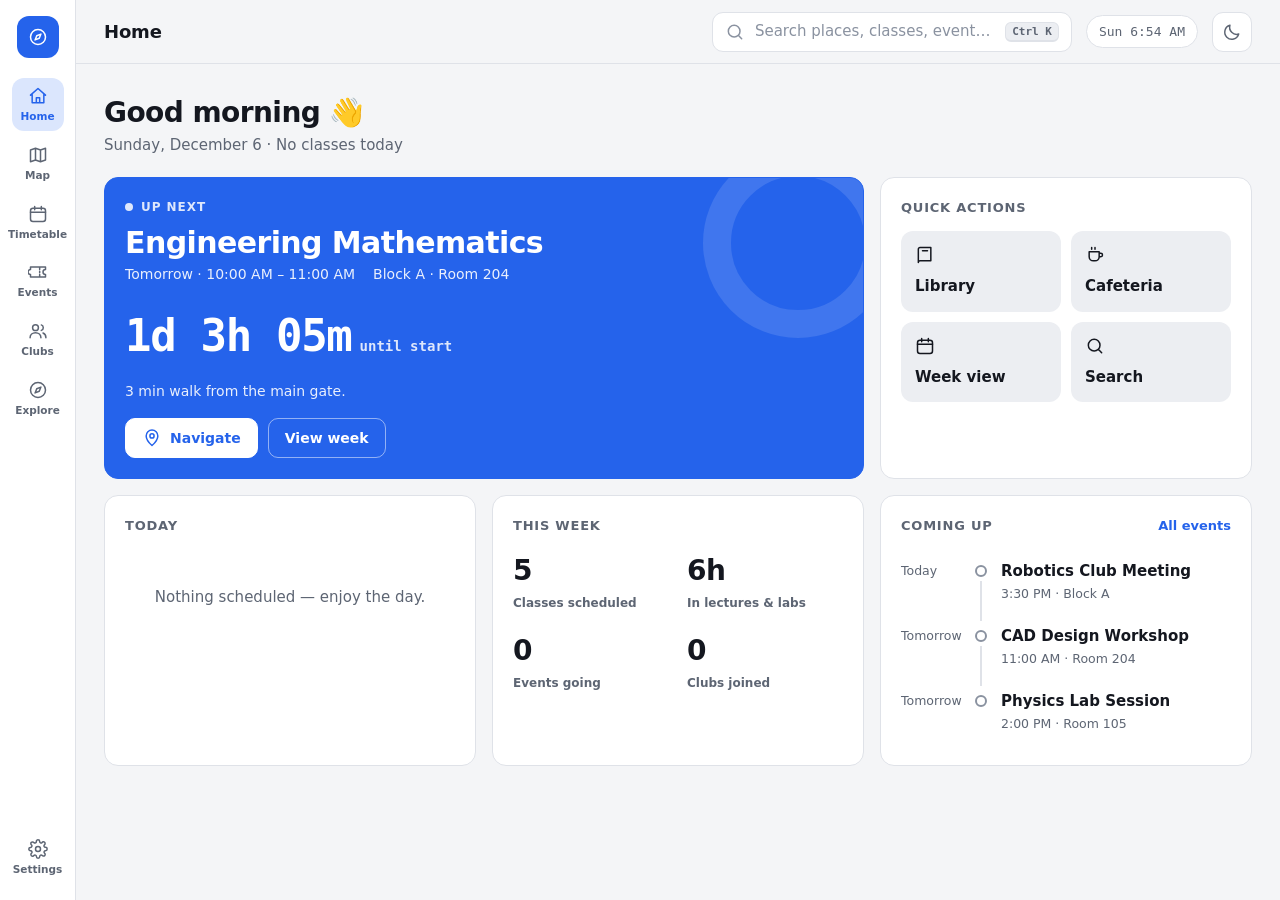
==== v2/index.html @ 99f2cfee "Fix routing hang, location lookup crash and timetable bugs; add flat v2 UI Bug fixes: - getLocation/" ====
<!doctype html>
<html lang="en" data-theme="light" data-accent="blue">
<head>
  <meta charset="utf-8">
  <meta name="viewport" content="width=device-width, initial-scale=1, viewport-fit=cover">
  <title>CampusNav</title>
  <meta name="description" content="Campus navigation, timetable, events and clubs.">
  <script>
    /* apply saved theme before paint to avoid a flash */
    try {
      var p = JSON.parse(localStorage.getItem("campusnav-v2-prefs") || "{}");
      var mode = p.theme || "system";
      var dark = mode === "dark" || (mode === "system" && matchMedia("(prefers-color-scheme: dark)").matches);
      document.documentElement.dataset.theme = dark ? "dark" : "light";
      if (p.accent) document.documentElement.dataset.accent = p.accent;
      if (p.motion === "off") document.documentElement.dataset.motion = "off";
    } catch (e) {}
  </script>
  <link rel="stylesheet" href="styles.css">
</head>
<body>
  <!-- icon sprite -->
  <svg width="0" height="0" style="position:absolute" aria-hidden="true">
    <defs>
      <symbol id="i-home" viewBox="0 0 24 24"><path d="M3 11 12 3l9 8M5 10v10h14V10M10 20v-6h4v6"/></symbol>
      <symbol id="i-map" viewBox="0 0 24 24"><path d="m9 4-6 2v14l6-2 6 2 6-2V4l-6 2zM9 4v14M15 6v14"/></symbol>
      <symbol id="i-cal" viewBox="0 0 24 24"><rect x="3" y="5" width="18" height="16" rx="3"/><path d="M3 10h18M8 3v4M16 3v4"/></symbol>
      <symbol id="i-ticket" viewBox="0 0 24 24"><path d="M3 9a3 3 0 0 0 0 6v3h18v-3a3 3 0 0 1 0-6V6H3zM14 7v2M14 11v2M14 15v2"/></symbol>
      <symbol id="i-users" viewBox="0 0 24 24"><circle cx="9" cy="8" r="3.5"/><path d="M2.5 20c0-3.6 2.9-6 6.5-6s6.5 2.4 6.5 6M16 4.7a3.5 3.5 0 0 1 0 6.6M18 14.4c2 .7 3.5 2.6 3.5 5.6"/></symbol>
      <symbol id="i-compass" viewBox="0 0 24 24"><circle cx="12" cy="12" r="9"/><path d="m15.5 8.5-2 5-5 2 2-5z"/></symbol>
      <symbol id="i-search" viewBox="0 0 24 24"><circle cx="11" cy="11" r="7"/><path d="m20 20-3.5-3.5"/></symbol>
      <symbol id="i-sun" viewBox="0 0 24 24"><circle cx="12" cy="12" r="4"/><path d="M12 2v2M12 20v2M2 12h2M20 12h2M4.9 4.9l1.4 1.4M17.7 17.7l1.4 1.4M4.9 19.1l1.4-1.4M17.7 6.3l1.4-1.4"/></symbol>
      <symbol id="i-moon" viewBox="0 0 24 24"><path d="M20 14.5A8.5 8.5 0 0 1 9.5 4 8.5 8.5 0 1 0 20 14.5z"/></symbol>
      <symbol id="i-gear" viewBox="0 0 24 24"><circle cx="12" cy="12" r="3"/><path d="M19.4 15a1.7 1.7 0 0 0 .3 1.8l.1.1a2 2 0 1 1-2.8 2.8l-.1-.1a1.7 1.7 0 0 0-1.8-.3 1.7 1.7 0 0 0-1 1.5V21a2 2 0 1 1-4 0v-.1a1.7 1.7 0 0 0-1.1-1.5 1.7 1.7 0 0 0-1.8.3l-.1.1a2 2 0 1 1-2.8-2.8l.1-.1a1.7 1.7 0 0 0 .3-1.8 1.7 1.7 0 0 0-1.5-1H3a2 2 0 1 1 0-4h.1a1.7 1.7 0 0 0 1.5-1.1 1.7 1.7 0 0 0-.3-1.8l-.1-.1a2 2 0 1 1 2.8-2.8l.1.1a1.7 1.7 0 0 0 1.8.3H9a1.7 1.7 0 0 0 1-1.5V3a2 2 0 1 1 4 0v.1a1.7 1.7 0 0 0 1 1.5 1.7 1.7 0 0 0 1.8-.3l.1-.1a2 2 0 1 1 2.8 2.8l-.1.1a1.7 1.7 0 0 0-.3 1.8V9a1.7 1.7 0 0 0 1.5 1H21a2 2 0 1 1 0 4h-.1a1.7 1.7 0 0 0-1.5 1z"/></symbol>
      <symbol id="i-plus" viewBox="0 0 24 24"><path d="M12 5v14M5 12h14"/></symbol>
      <symbol id="i-minus" viewBox="0 0 24 24"><path d="M5 12h14"/></symbol>
      <symbol id="i-fit" viewBox="0 0 24 24"><path d="M4 9V4h5M20 9V4h-5M4 15v5h5M20 15v5h-5"/></symbol>
      <symbol id="i-swap" viewBox="0 0 24 24"><path d="M7 4v16M7 20l-3-3M7 20l3-3M17 20V4M17 4l-3 3M17 4l3 3"/></symbol>
      <symbol id="i-play" viewBox="0 0 24 24"><path d="M7 4.5v15l12-7.5z"/></symbol>
      <symbol id="i-arrow" viewBox="0 0 24 24"><path d="M5 12h14M13 6l6 6-6 6"/></symbol>
      <symbol id="i-up" viewBox="0 0 24 24"><path d="M12 19V5M6 11l6-6 6 6"/></symbol>
      <symbol id="i-left" viewBox="0 0 24 24"><path d="M19 12H5M11 6l-6 6 6 6"/></symbol>
      <symbol id="i-right" viewBox="0 0 24 24"><path d="M5 12h14M13 6l6 6-6 6"/></symbol>
      <symbol id="i-stairs" viewBox="0 0 24 24"><path d="M3 20h5v-5h5v-5h5V5h3"/></symbol>
      <symbol id="i-flag" viewBox="0 0 24 24"><path d="M5 21V4M5 4h12l-2 4 2 4H5"/></symbol>
      <symbol id="i-pin" viewBox="0 0 24 24"><path d="M12 21s7-6.2 7-11.5A7 7 0 0 0 5 9.5C5 14.8 12 21 12 21z"/><circle cx="12" cy="9.5" r="2.5"/></symbol>
      <symbol id="i-clock" viewBox="0 0 24 24"><circle cx="12" cy="12" r="9"/><path d="M12 7v5l3 2"/></symbol>
      <symbol id="i-check" viewBox="0 0 24 24"><path d="m5 12.5 4.5 4.5L19 7.5"/></symbol>
      <symbol id="i-download" viewBox="0 0 24 24"><path d="M12 4v11M7 11l5 5 5-5M5 20h14"/></symbol>
      <symbol id="i-book" viewBox="0 0 24 24"><path d="M4 5a2 2 0 0 1 2-2h13v16H6a2 2 0 0 0-2 2zM4 19V5M9 7h6"/></symbol>
      <symbol id="i-cup" viewBox="0 0 24 24"><path d="M5 8h12v6a5 5 0 0 1-5 5h-2a5 5 0 0 1-5-5zM17 10h2a2 2 0 0 1 0 4h-2M8 3v2M12 3v2"/></symbol>
      <symbol id="i-flask" viewBox="0 0 24 24"><path d="M9 3h6M10 3v6l-5 9a2 2 0 0 0 1.8 3h10.4a2 2 0 0 0 1.8-3l-5-9V3"/></symbol>
      <symbol id="i-building" viewBox="0 0 24 24"><path d="M4 21V5l8-2 8 2v16M2 21h20M9 9h2M13 9h2M9 13h2M13 13h2M10 21v-4h4v4"/></symbol>
    </defs>
  </svg>

  <div class="app">
    <aside class="rail" aria-label="Primary">
      <a class="brand" href="#/home" aria-label="CampusNav home"><svg class="i"><use href="#i-compass"/></svg></a>
      <div id="railNav" style="display:contents"></div>
      <div class="spacer"></div>
      <button class="nav-btn" id="openSettings" aria-label="Settings"><svg class="i"><use href="#i-gear"/></svg>Settings</button>
    </aside>

    <div class="main">
      <header class="topbar">
        <h1 id="viewTitle">Home</h1>
        <button class="search-trigger" id="openPalette" aria-label="Search campus (Ctrl K)">
          <svg class="i"><use href="#i-search"/></svg><span>Search places, classes, events…</span><kbd>Ctrl K</kbd>
        </button>
        <div class="clock-chip mono" id="clockChip" aria-live="off"></div>
        <button class="icon-btn" id="themeBtn" aria-label="Toggle theme"><svg class="i"><use href="#i-moon"/></svg></button>
      </header>
      <main id="view" tabindex="-1"></main>
    </div>
  </div>

  <nav class="tabbar" id="tabbar" aria-label="Primary mobile"></nav>

  <dialog id="palette" aria-label="Search">
    <div class="pal-input"><svg class="i"><use href="#i-search"/></svg><input id="palInput" type="text" placeholder="Search or run a command…" autocomplete="off" spellcheck="false" role="combobox" aria-controls="palList" aria-expanded="true"></div>
    <ul class="pal-list" id="palList" role="listbox"></ul>
    <div class="pal-foot"><span><kbd>↑</kbd> <kbd>↓</kbd> move</span><span><kbd>Enter</kbd> open</span><span><kbd>Esc</kbd> close</span></div>
  </dialog>

  <dialog id="settings" aria-label="Settings"><div class="settings" id="settingsBody"></div></dialog>
  <div id="toasts" role="status" aria-live="polite"></div>

  <script src="../campusData.js"></script>
  <script src="../timetableData.js"></script>
  <script src="app.js"></script>
</body>
</html>
---- v2/styles.css ----
/* CampusNav v2 — flat design system. No gradients anywhere. */

:root {
  --bg: #f4f5f7;
  --surface: #ffffff;
  --surface-2: #eceef2;
  --border: #dfe2e8;
  --text: #14171f;
  --muted: #5d6573;
  --faint: #8a92a0;
  --road: #cfd4dc;
  --road-line: #ffffff;
  --building: #e4e7ed;
  --building-edge: #c6cbd5;
  --good: #14804a;
  --good-bg: #dff3e8;
  --warn: #a15c00;
  --warn-bg: #fbecd0;
  --bad: #b42318;
  --bad-bg: #fbe0dd;
  --accent: #2563eb;
  --accent-ink: #ffffff;
  --accent-soft: #dbe6fd;
  --radius: 14px;
  --radius-sm: 9px;
  --rail: 76px;
  --ease: cubic-bezier(.2, .8, .2, 1);
  color-scheme: light;
}

:root[data-theme="dark"] {
  --bg: #0d0f14;
  --surface: #161922;
  --surface-2: #1f232e;
  --border: #2a2f3c;
  --text: #eceef3;
  --muted: #a0a8b8;
  --faint: #6f7788;
  --road: #2b303c;
  --road-line: #3a4050;
  --building: #1d212b;
  --building-edge: #343a49;
  --good: #4cc38a;
  --good-bg: #123325;
  --warn: #e8b04a;
  --warn-bg: #3a2c0e;
  --bad: #f2877d;
  --bad-bg: #3d1a17;
  --accent-soft: #1c2c52;
  color-scheme: dark;
}

:root[data-accent="blue"]    { --accent: #2563eb; --accent-soft: #dbe6fd; }
:root[data-accent="violet"]  { --accent: #7c3aed; --accent-soft: #e8dcfd; }
:root[data-accent="emerald"] { --accent: #0f8f61; --accent-soft: #d3f0e4; }
:root[data-accent="orange"]  { --accent: #d9560b; --accent-soft: #fbe1d1; }
:root[data-accent="rose"]    { --accent: #d6336c; --accent-soft: #fad9e5; }
:root[data-theme="dark"][data-accent="blue"]    { --accent: #6f9bff; --accent-ink: #0b1220; --accent-soft: #1c2c52; }
:root[data-theme="dark"][data-accent="violet"]  { --accent: #a98bff; --accent-ink: #12091f; --accent-soft: #2c2050; }
:root[data-theme="dark"][data-accent="emerald"] { --accent: #4cc38a; --accent-ink: #06150e; --accent-soft: #123325; }
:root[data-theme="dark"][data-accent="orange"]  { --accent: #ff8a4c; --accent-ink: #1c0c02; --accent-soft: #3a2010; }
:root[data-theme="dark"][data-accent="rose"]    { --accent: #ff7aa6; --accent-ink: #1e0710; --accent-soft: #3d1626; }

* { box-sizing: border-box; margin: 0; padding: 0; }
html, body { height: 100%; }
body {
  font: 15px/1.5 Inter, ui-sans-serif, system-ui, -apple-system, "Segoe UI", Roboto, sans-serif;
  background: var(--bg);
  color: var(--text);
  -webkit-font-smoothing: antialiased;
}
button, input, select { font: inherit; color: inherit; }
button { cursor: pointer; background: none; border: 0; }
a { color: inherit; text-decoration: none; }
svg.i { width: 20px; height: 20px; fill: none; stroke: currentColor; stroke-width: 1.8; stroke-linecap: round; stroke-linejoin: round; flex: none; }
.mono { font-family: ui-monospace, "SF Mono", Menlo, Consolas, monospace; font-variant-numeric: tabular-nums; }
:focus-visible { outline: 2px solid var(--accent); outline-offset: 2px; border-radius: 6px; }
.sr { position: absolute; width: 1px; height: 1px; overflow: hidden; clip: rect(0 0 0 0); }

/* ---------- Layout ---------- */
.app { display: grid; grid-template-columns: var(--rail) 1fr; min-height: 100vh; }
.rail {
  position: sticky; top: 0; height: 100vh;
  display: flex; flex-direction: column; align-items: center; gap: 6px;
  padding: 16px 0; background: var(--surface); border-right: 1px solid var(--border);
}
.brand { width: 42px; height: 42px; border-radius: 12px; background: var(--accent); color: var(--accent-ink); display: grid; place-items: center; margin-bottom: 14px; }
.nav-btn {
  width: 52px; padding: 8px 0 6px; border-radius: 12px; color: var(--muted);
  display: flex; flex-direction: column; align-items: center; gap: 3px; font-size: 10.5px; font-weight: 600;
  transition: background .15s, color .15s;
}
.nav-btn:hover { background: var(--surface-2); color: var(--text); }
.nav-btn[aria-current="page"] { background: var(--accent-soft); color: var(--accent); }
.rail .spacer { flex: 1; }

.main { min-width: 0; display: flex; flex-direction: column; }
.topbar {
  position: sticky; top: 0; z-index: 20; height: 64px; padding: 0 28px;
  display: flex; align-items: center; gap: 14px;
  background: var(--bg); border-bottom: 1px solid var(--border);
}
.topbar h1 { font-size: 18px; font-weight: 700; letter-spacing: -.01em; flex: 1; white-space: nowrap; }
.search-trigger {
  display: flex; align-items: center; gap: 10px; width: min(360px, 40vw); height: 40px; padding: 0 12px;
  background: var(--surface); border: 1px solid var(--border); border-radius: 11px; color: var(--faint);
}
.search-trigger:hover { border-color: var(--faint); }
.search-trigger span { flex: 1; text-align: left; white-space: nowrap; overflow: hidden; text-overflow: ellipsis; }
kbd { font: 600 11px ui-monospace, Menlo, monospace; padding: 2px 6px; border: 1px solid var(--border); border-bottom-width: 2px; border-radius: 6px; background: var(--surface-2); color: var(--muted); }
.icon-btn { width: 40px; height: 40px; border-radius: 11px; display: grid; place-items: center; color: var(--muted); border: 1px solid var(--border); background: var(--surface); }
.icon-btn:hover { color: var(--text); border-color: var(--faint); }
.clock-chip { padding: 6px 12px; border-radius: 999px; background: var(--surface); border: 1px solid var(--border); font-size: 13px; color: var(--muted); white-space: nowrap; }

#view { padding: 28px; max-width: 1280px; width: 100%; margin: 0 auto; animation: in .35s var(--ease); }
@keyframes in { from { opacity: 0; transform: translateY(8px); } to { opacity: 1; transform: none; } }

.tabbar { display: none; }

/* ---------- Primitives ---------- */
.card { background: var(--surface); border: 1px solid var(--border); border-radius: var(--radius); padding: 20px; }
.card h2 { font-size: 13px; font-weight: 700; text-transform: uppercase; letter-spacing: .06em; color: var(--muted); margin-bottom: 14px; display: flex; align-items: center; gap: 8px; }
.card h2 .more { margin-left: auto; text-transform: none; letter-spacing: 0; font-weight: 600; color: var(--accent); }
.grid { display: grid; gap: 16px; }
.g-home { grid-template-columns: repeat(12, 1fr); }
.col-8 { grid-column: span 8; } .col-4 { grid-column: span 4; } .col-6 { grid-column: span 6; } .col-12 { grid-column: span 12; } .col-3 { grid-column: span 3; }
.btn {
  display: inline-flex; align-items: center; justify-content: center; gap: 8px; height: 40px; padding: 0 16px;
  border-radius: 10px; font-weight: 600; font-size: 14px; border: 1px solid var(--border); background: var(--surface); transition: transform .1s, background .15s, border-color .15s;
}
.btn:hover { border-color: var(--faint); }
.btn:active { transform: scale(.97); }
.btn.primary { background: var(--accent); color: var(--accent-ink); border-color: var(--accent); }
.btn.primary:hover { filter: brightness(1.08); }
.btn.sm { height: 32px; padding: 0 12px; font-size: 13px; border-radius: 8px; }
.btn.ghost { background: transparent; }
.chip { display: inline-flex; align-items: center; gap: 6px; padding: 3px 10px; border-radius: 999px; font-size: 12px; font-weight: 600; background: var(--surface-2); color: var(--muted); }
.chip.good { background: var(--good-bg); color: var(--good); }
.chip.warn { background: var(--warn-bg); color: var(--warn); }
.chip.accent { background: var(--accent-soft); color: var(--accent); }
.muted { color: var(--muted); }
.row { display: flex; align-items: center; gap: 10px; }
.wrap { flex-wrap: wrap; }
.seg-control { display: inline-flex; padding: 3px; background: var(--surface-2); border-radius: 11px; gap: 2px; }
.seg-control button { padding: 6px 14px; border-radius: 8px; font-weight: 600; font-size: 13px; color: var(--muted); }
.seg-control button[aria-pressed="true"], .seg-control button[aria-checked="true"] { background: var(--surface); color: var(--text); box-shadow: 0 0 0 1px var(--border); }
.field { display: flex; flex-direction: column; gap: 5px; }
.field label { font-size: 12px; font-weight: 600; color: var(--muted); }
.field select, .field input[type=search], .field input[type=text] { height: 42px; padding: 0 12px; border-radius: 10px; border: 1px solid var(--border); background: var(--surface); width: 100%; }
.switch { display: flex; align-items: center; gap: 10px; cursor: pointer; font-weight: 500; }
.switch input { appearance: none; width: 38px; height: 22px; border-radius: 999px; background: var(--border); position: relative; transition: background .2s; cursor: pointer; flex: none; }
.switch input::after { content: ""; position: absolute; top: 3px; left: 3px; width: 16px; height: 16px; border-radius: 50%; background: #fff; transition: transform .2s var(--ease); }
.switch input:checked { background: var(--accent); }
.switch input:checked::after { transform: translateX(16px); }

/* ---------- Home ---------- */
.hello { margin-bottom: 20px; }
.hello h2 { font-size: 28px; letter-spacing: -.02em; }
.now-card { background: var(--accent); color: var(--accent-ink); border-color: var(--accent); position: relative; overflow: hidden; }
.now-card .label { font-size: 12px; font-weight: 700; letter-spacing: .08em; text-transform: uppercase; opacity: .85; display: flex; gap: 8px; align-items: center; }
.pulse { width: 8px; height: 8px; border-radius: 50%; background: currentColor; animation: pulse 1.6s infinite; }
@keyframes pulse { 0% { box-shadow: 0 0 0 0 color-mix(in srgb, currentColor 60%, transparent); } 70%, 100% { box-shadow: 0 0 0 9px transparent; } }
.now-card h3 { font-size: 30px; line-height: 1.15; letter-spacing: -.02em; margin: 10px 0 4px; }
.now-meta { opacity: .9; display: flex; flex-wrap: wrap; gap: 6px 18px; font-size: 14px; }
.count { font-size: 44px; font-weight: 700; letter-spacing: -.03em; margin-top: 18px; }
.count small { font-size: 14px; font-weight: 600; opacity: .85; letter-spacing: 0; margin-left: 8px; }
.now-card .bar { height: 6px; background: color-mix(in srgb, var(--accent-ink) 25%, transparent); border-radius: 6px; margin-top: 14px; overflow: hidden; }
.now-card .bar i { display: block; height: 100%; background: var(--accent-ink); border-radius: 6px; transition: width 1s linear; }
.now-card .btn { background: var(--accent-ink); color: var(--accent); border-color: var(--accent-ink); }
.now-card .btn.outline { background: transparent; color: var(--accent-ink); border-color: color-mix(in srgb, var(--accent-ink) 50%, transparent); }
.now-card .deco { position: absolute; right: -30px; top: -30px; width: 190px; height: 190px; border-radius: 50%; border: 28px solid color-mix(in srgb, var(--accent-ink) 12%, transparent); pointer-events: none; }
.stat { display: flex; flex-direction: column; gap: 2px; }
.stat b { font-size: 28px; letter-spacing: -.02em; }
.stat span { font-size: 12px; color: var(--muted); font-weight: 600; }
.timeline { display: flex; flex-direction: column; }
.tl-item { display: grid; grid-template-columns: 62px 14px 1fr auto; gap: 12px; align-items: start; padding: 10px 0; }
.tl-item .t { font-size: 12.5px; color: var(--muted); padding-top: 2px; }
.tl-item .dot { width: 12px; height: 12px; border-radius: 50%; border: 2px solid var(--faint); margin-top: 5px; background: var(--surface); position: relative; }
.tl-item:not(:last-child) .dot::after { content: ""; position: absolute; left: 3px; top: 14px; width: 2px; height: 40px; background: var(--border); }
.tl-item.live .dot { border-color: var(--accent); background: var(--accent); }
.tl-item.done { opacity: .5; }
.tl-item b { display: block; font-weight: 600; }
.tl-item small { color: var(--muted); }
.quick { display: grid; grid-template-columns: repeat(2, 1fr); gap: 10px; }
.quick button { display: flex; flex-direction: column; gap: 10px; align-items: flex-start; padding: 14px; border-radius: 12px; background: var(--surface-2); font-weight: 600; text-align: left; transition: background .15s, transform .1s; }
.quick button:hover { background: var(--accent-soft); color: var(--accent); }
.quick button:active { transform: scale(.97); }
.empty { text-align: center; padding: 36px 12px; color: var(--muted); }

/* ---------- Map ---------- */
.map-layout { display: grid; grid-template-columns: 360px 1fr; gap: 16px; height: calc(100vh - 64px - 56px); min-height: 560px; }
.panel { display: flex; flex-direction: column; gap: 14px; overflow-y: auto; padding-right: 2px; }
.route-fields { display: grid; grid-template-columns: 1fr 40px; gap: 8px; align-items: end; }
.route-fields .stack { display: flex; flex-direction: column; gap: 10px; }
.summary { display: grid; grid-template-columns: repeat(3, 1fr); gap: 8px; text-align: center; }
.summary div { background: var(--surface-2); border-radius: 10px; padding: 10px 4px; }
.summary b { display: block; font-size: 20px; letter-spacing: -.02em; }
.summary span { font-size: 11px; color: var(--muted); font-weight: 600; }
.steps { list-style: none; display: flex; flex-direction: column; gap: 4px; counter-reset: s; }
.steps li button { width: 100%; display: grid; grid-template-columns: 32px 1fr auto; gap: 10px; align-items: center; text-align: left; padding: 10px; border-radius: 10px; }
.steps li button:hover, .steps li button[aria-current="step"] { background: var(--accent-soft); }
.step-ico { width: 32px; height: 32px; border-radius: 9px; background: var(--surface-2); display: grid; place-items: center; color: var(--muted); }
.steps li button[aria-current="step"] .step-ico { background: var(--accent); color: var(--accent-ink); }
.steps small { color: var(--muted); }
.map-wrap { position: relative; border: 1px solid var(--border); border-radius: var(--radius); background: var(--surface); overflow: hidden; touch-action: none; cursor: grab; }
.map-wrap:active { cursor: grabbing; }
.map-wrap svg.map { width: 100%; height: 100%; display: block; user-select: none; }
.map-ctl { position: absolute; display: flex; gap: 6px; }
.map-ctl.tl { top: 12px; left: 12px; }
.map-ctl.tr { top: 12px; right: 12px; flex-direction: column; }
.map-ctl.bl { bottom: 12px; left: 12px; }
.map-ctl .icon-btn { box-shadow: 0 1px 0 var(--border); }
.legend { background: var(--surface); border: 1px solid var(--border); border-radius: 10px; padding: 8px 12px; font-size: 12px; color: var(--muted); display: flex; gap: 14px; flex-wrap: wrap; }
.legend i { display: inline-block; width: 10px; height: 10px; border-radius: 3px; margin-right: 6px; vertical-align: -1px; }
.road { stroke: var(--road); stroke-width: 16; fill: none; stroke-linecap: round; stroke-linejoin: round; }
.road-mid { stroke: var(--road-line); stroke-width: 1.5; stroke-dasharray: 5 7; fill: none; opacity: .8; }
.bldg { fill: var(--building); stroke: var(--building-edge); stroke-width: 1.5; }
.bldg-label { font-family: Inter, system-ui, sans-serif; font-weight: 700; font-size: calc(11px / var(--k, 1)); fill: var(--muted); letter-spacing: .04em; text-transform: uppercase; }
.node-label { font-family: Inter, system-ui, sans-serif; font-weight: 600; font-size: calc(11px / var(--k, 1)); fill: var(--text); paint-order: stroke; stroke: var(--surface); stroke-width: calc(4px / var(--k, 1)); stroke-linejoin: round; }
.bldg-label { pointer-events: none; }
.pin .node-label { cursor: pointer; }
.pin { cursor: pointer; }
.pin circle { fill: var(--surface); stroke: var(--muted); stroke-width: 2; transition: r .15s, fill .15s; }
.pin:hover circle { fill: var(--accent-soft); stroke: var(--accent); r: 8; }
.pin.is-from circle { fill: var(--good); stroke: var(--good); }
.pin.is-to circle { fill: var(--accent); stroke: var(--accent); r: 9; }
.floor-layer { transition: opacity .35s var(--ease); }
.floor-layer.dim { opacity: .18; pointer-events: none; }
.seg { stroke: var(--accent); stroke-width: 6; stroke-linecap: round; fill: none; stroke-dasharray: 1; stroke-dashoffset: 1; animation: draw .5s var(--ease) forwards; }
.seg.stairs { stroke-dasharray: 0.2 0.1; animation: none; stroke-dashoffset: 0; }
.seg.off { opacity: .22; }
.seg.focus { stroke-width: 9; }
@keyframes draw { to { stroke-dashoffset: 0; } }
.walker { fill: var(--surface); stroke: var(--accent); stroke-width: 4; }
.floor-tag { position: absolute; left: 50%; bottom: 14px; transform: translateX(-50%); }

/* ---------- Timetable ---------- */
.week { display: grid; grid-template-columns: 52px repeat(6, 1fr); border: 1px solid var(--border); border-radius: var(--radius); background: var(--surface); overflow: hidden; }
.week .head { padding: 12px 8px; text-align: center; font-weight: 700; font-size: 13px; border-bottom: 1px solid var(--border); }
.week .head.today { color: var(--accent); }
.week .head small { display: block; font-weight: 500; color: var(--muted); }
.week .hours div { height: 60px; font-size: 11px; color: var(--faint); text-align: right; padding: 4px 8px 0 0; }
.week .col { position: relative; border-left: 1px solid var(--border); background-image: none; }
.week .col .hl { position: absolute; left: 0; right: 0; height: 1px; background: var(--border); }
.week .col.today { background: color-mix(in srgb, var(--accent-soft) 35%, transparent); }
.block { position: absolute; left: 4px; right: 4px; padding: 6px 8px; border-radius: 9px; background: var(--accent-soft); color: var(--accent); border-left: 4px solid var(--accent); text-align: left; overflow: hidden; font-size: 12px; line-height: 1.3; transition: transform .12s; }
.block:hover { transform: scale(1.02); z-index: 2; }
.block b { display: block; font-size: 12.5px; }
.block.live { background: var(--accent); color: var(--accent-ink); }
.nowline { opacity: .85; position: absolute; left: 0; right: 0; height: 2px; background: var(--bad); z-index: 3; }
.nowline::before { content: ""; position: absolute; left: -4px; top: -3px; width: 8px; height: 8px; border-radius: 50%; background: var(--bad); }

/* ---------- Lists / cards ---------- */
.toolbar { display: flex; gap: 10px; align-items: center; flex-wrap: wrap; margin-bottom: 18px; }
.toolbar .field { flex: 1; min-width: 220px; }
.cards { display: grid; grid-template-columns: repeat(auto-fill, minmax(290px, 1fr)); gap: 14px; }
.item { display: flex; flex-direction: column; gap: 10px; transition: border-color .15s, transform .15s var(--ease); }
.item:hover { border-color: var(--faint); transform: translateY(-2px); }
.item h3 { font-size: 17px; letter-spacing: -.01em; }
.item p { color: var(--muted); font-size: 14px; }
.item .meta { display: flex; flex-direction: column; gap: 4px; font-size: 13px; color: var(--muted); }
.item .meta span { display: flex; gap: 8px; align-items: center; }
.item .actions { margin-top: auto; display: flex; gap: 8px; flex-wrap: wrap; padding-top: 4px; }
.avatar { width: 44px; height: 44px; border-radius: 12px; background: var(--accent-soft); color: var(--accent); display: grid; place-items: center; font-weight: 800; font-size: 15px; }

/* ---------- Dialogs ---------- */
dialog { border: 1px solid var(--border); background: var(--surface); color: var(--text); border-radius: 18px; padding: 0; margin: 12vh auto auto; width: min(640px, calc(100vw - 24px)); box-shadow: 0 24px 60px rgba(0, 0, 0, .28); }
dialog::backdrop { background: rgba(8, 10, 16, .55); }
dialog[open] { animation: pop .18s var(--ease); }
@keyframes pop { from { opacity: 0; transform: translateY(-8px) scale(.98); } }
.pal-input { display: flex; align-items: center; gap: 12px; padding: 0 18px; height: 60px; border-bottom: 1px solid var(--border); color: var(--faint); }
.pal-input input { flex: 1; border: 0; background: none; outline: 0; font-size: 17px; color: var(--text); }
.pal-list { list-style: none; max-height: 52vh; overflow-y: auto; padding: 8px; }
.pal-group { font-size: 11px; font-weight: 700; letter-spacing: .08em; text-transform: uppercase; color: var(--faint); padding: 10px 10px 4px; }
.pal-item { display: flex; align-items: center; gap: 12px; padding: 10px; border-radius: 10px; cursor: pointer; }
.pal-item[aria-selected="true"] { background: var(--accent-soft); color: var(--accent); }
.pal-item small { margin-left: auto; color: var(--faint); }
.pal-foot { display: flex; gap: 14px; padding: 10px 16px; border-top: 1px solid var(--border); font-size: 12px; color: var(--muted); }
.settings { padding: 22px; display: flex; flex-direction: column; gap: 20px; }
.settings h2 { font-size: 20px; }
.swatches { display: flex; gap: 10px; }
.swatches button { width: 34px; height: 34px; border-radius: 50%; border: 3px solid var(--surface); box-shadow: 0 0 0 1px var(--border); }
.swatches button[aria-pressed="true"] { box-shadow: 0 0 0 2px var(--text); }
#toasts { position: fixed; bottom: 22px; left: 50%; transform: translateX(-50%); display: flex; flex-direction: column; gap: 8px; z-index: 100; pointer-events: none; }
.toast { background: var(--text); color: var(--bg); padding: 10px 16px; border-radius: 11px; font-weight: 600; font-size: 14px; animation: pop .2s var(--ease); }

/* ---------- Responsive ---------- */
@media (max-width: 1000px) {
  .g-home > * { grid-column: span 12 !important; }
  .map-layout { grid-template-columns: 1fr; height: auto; }
  .map-wrap { height: 52vh; min-height: 340px; order: -1; }
}
@media (max-width: 760px) {
  .app { grid-template-columns: 1fr; }
  .rail { display: none; }
  .topbar { padding: 0 14px; height: 58px; }
  .search-trigger { width: auto; flex: 1; }
  .search-trigger kbd, .clock-chip, .topbar h1 { display: none; }
  #view { padding: 16px 14px 96px; }
  .tabbar { display: flex; position: fixed; bottom: 0; left: 0; right: 0; z-index: 30; background: var(--surface); border-top: 1px solid var(--border); padding: 6px 6px calc(6px + env(safe-area-inset-bottom)); justify-content: space-around; }
  .tabbar .nav-btn { flex: 1; width: auto; }
  .hello h2 { font-size: 23px; }
  .now-card h3 { font-size: 24px; }
  .count { font-size: 36px; }
  .week { overflow-x: auto; grid-template-columns: 40px repeat(6, minmax(110px, 1fr)); }
  .toast { font-size: 13px; }
}
@media (prefers-reduced-motion: reduce) { * { animation-duration: .01ms !important; transition-duration: .01ms !important; } }
:root[data-motion="off"] * { animation-duration: .01ms !important; transition-duration: .01ms !important; }
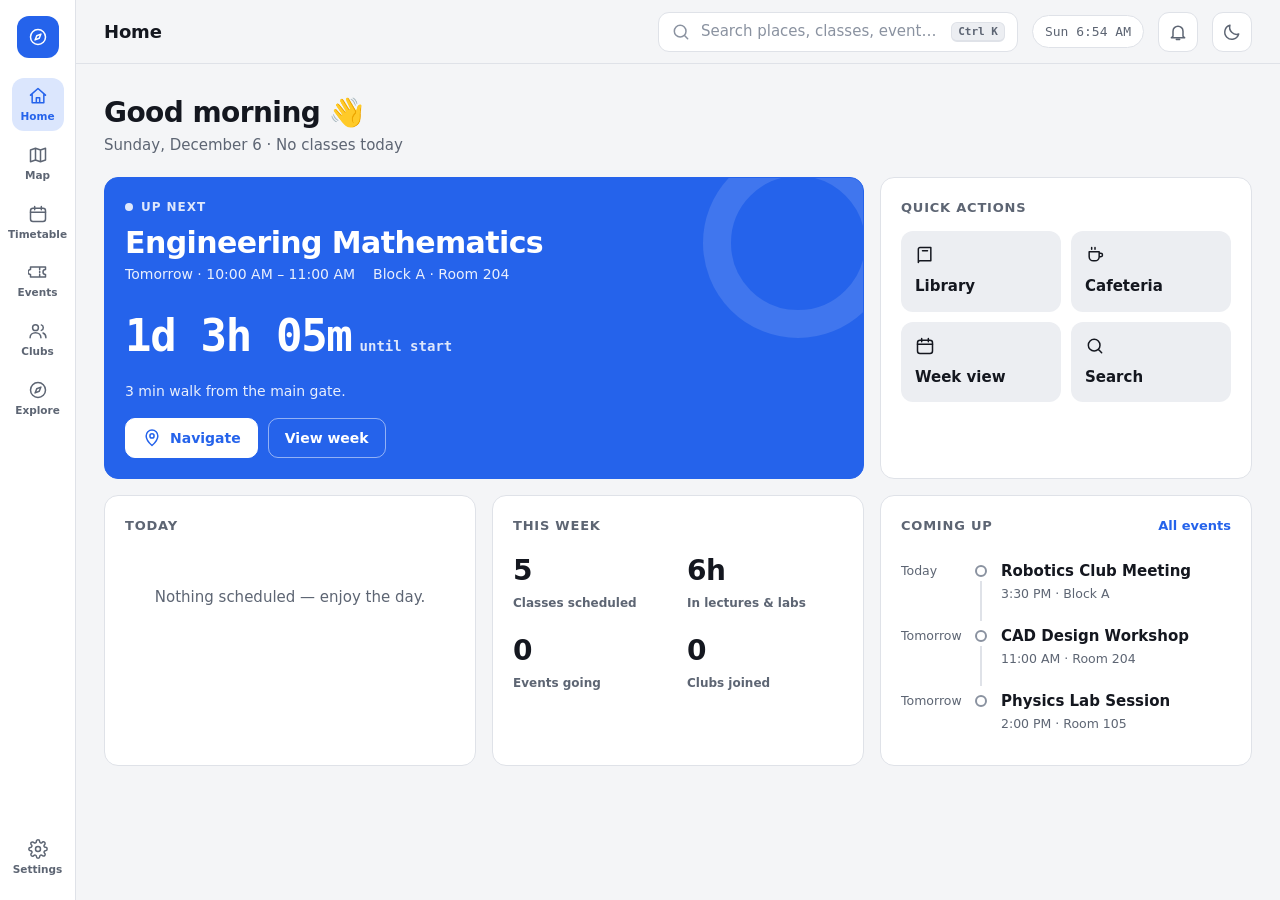
==== commit a3308520: "v2: roles (CR, club admin, campus admin), notifications, PWA + Capacitor config Co-Authored-By: Clau" ====
--- a/v2/index.html
+++ b/v2/index.html
@@ -5,6 +5,14 @@
   <meta name="viewport" content="width=device-width, initial-scale=1, viewport-fit=cover">
   <title>CampusNav</title>
   <meta name="description" content="Campus navigation, timetable, events and clubs.">
+  <meta name="theme-color" content="#2563eb">
+  <meta name="mobile-web-app-capable" content="yes">
+  <meta name="apple-mobile-web-app-capable" content="yes">
+  <meta name="apple-mobile-web-app-title" content="CampusNav">
+  <meta name="apple-mobile-web-app-status-bar-style" content="default">
+  <link rel="manifest" href="manifest.webmanifest">
+  <link rel="icon" href="icons/icon-192.png">
+  <link rel="apple-touch-icon" href="icons/apple-touch-icon.png">
   <script>
     /* apply saved theme before paint to avoid a flash */
     try {
@@ -32,6 +40,10 @@
       <symbol id="i-sun" viewBox="0 0 24 24"><circle cx="12" cy="12" r="4"/><path d="M12 2v2M12 20v2M2 12h2M20 12h2M4.9 4.9l1.4 1.4M17.7 17.7l1.4 1.4M4.9 19.1l1.4-1.4M17.7 6.3l1.4-1.4"/></symbol>
       <symbol id="i-moon" viewBox="0 0 24 24"><path d="M20 14.5A8.5 8.5 0 0 1 9.5 4 8.5 8.5 0 1 0 20 14.5z"/></symbol>
       <symbol id="i-gear" viewBox="0 0 24 24"><circle cx="12" cy="12" r="3"/><path d="M19.4 15a1.7 1.7 0 0 0 .3 1.8l.1.1a2 2 0 1 1-2.8 2.8l-.1-.1a1.7 1.7 0 0 0-1.8-.3 1.7 1.7 0 0 0-1 1.5V21a2 2 0 1 1-4 0v-.1a1.7 1.7 0 0 0-1.1-1.5 1.7 1.7 0 0 0-1.8.3l-.1.1a2 2 0 1 1-2.8-2.8l.1-.1a1.7 1.7 0 0 0 .3-1.8 1.7 1.7 0 0 0-1.5-1H3a2 2 0 1 1 0-4h.1a1.7 1.7 0 0 0 1.5-1.1 1.7 1.7 0 0 0-.3-1.8l-.1-.1a2 2 0 1 1 2.8-2.8l.1.1a1.7 1.7 0 0 0 1.8.3H9a1.7 1.7 0 0 0 1-1.5V3a2 2 0 1 1 4 0v.1a1.7 1.7 0 0 0 1 1.5 1.7 1.7 0 0 0 1.8-.3l.1-.1a2 2 0 1 1 2.8 2.8l-.1.1a1.7 1.7 0 0 0-.3 1.8V9a1.7 1.7 0 0 0 1.5 1H21a2 2 0 1 1 0 4h-.1a1.7 1.7 0 0 0-1.5 1z"/></symbol>
+      <symbol id="i-bell" viewBox="0 0 24 24"><path d="M6 17V11a6 6 0 0 1 12 0v6l2 2H4zM10 21h4"/></symbol>
+      <symbol id="i-edit" viewBox="0 0 24 24"><path d="M4 20h4L19 9l-4-4L4 16zM14 6l4 4"/></symbol>
+      <symbol id="i-shield" viewBox="0 0 24 24"><path d="M12 3 4 6v6c0 4.5 3.3 8 8 9 4.7-1 8-4.5 8-9V6zM9 12l2 2 4-4"/></symbol>
+      <symbol id="i-trash" viewBox="0 0 24 24"><path d="M4 7h16M9 7V4h6v3M6 7l1 13h10l1-13M10 11v6M14 11v6"/></symbol>
       <symbol id="i-plus" viewBox="0 0 24 24"><path d="M12 5v14M5 12h14"/></symbol>
       <symbol id="i-minus" viewBox="0 0 24 24"><path d="M5 12h14"/></symbol>
       <symbol id="i-fit" viewBox="0 0 24 24"><path d="M4 9V4h5M20 9V4h-5M4 15v5h5M20 15v5h-5"/></symbol>
@@ -69,6 +81,7 @@
           <svg class="i"><use href="#i-search"/></svg><span>Search places, classes, events…</span><kbd>Ctrl K</kbd>
         </button>
         <div class="clock-chip mono" id="clockChip" aria-live="off"></div>
+        <button class="icon-btn" id="bellBtn" aria-label="Notifications"><svg class="i"><use href="#i-bell"/></svg><span class="badge" id="bellBadge" hidden>0</span></button>
         <button class="icon-btn" id="themeBtn" aria-label="Toggle theme"><svg class="i"><use href="#i-moon"/></svg></button>
       </header>
       <main id="view" tabindex="-1"></main>
@@ -83,11 +96,18 @@
     <div class="pal-foot"><span><kbd>↑</kbd> <kbd>↓</kbd> move</span><span><kbd>Enter</kbd> open</span><span><kbd>Esc</kbd> close</span></div>
   </dialog>
 
+  <dialog id="notifs" aria-label="Notifications"><div class="settings" id="notifBody"></div></dialog>
   <dialog id="settings" aria-label="Settings"><div class="settings" id="settingsBody"></div></dialog>
   <div id="toasts" role="status" aria-live="polite"></div>
 
-  <script src="../campusData.js"></script>
-  <script src="../timetableData.js"></script>
+  <script src="campusData.js"></script>
+  <script src="timetableData.js"></script>
   <script src="app.js"></script>
+  <script>
+    /* offline support — only on http(s), not file:// */
+    if ("serviceWorker" in navigator && location.protocol.startsWith("http")) {
+      addEventListener("load", function () { navigator.serviceWorker.register("sw.js").catch(function () {}); });
+    }
+  </script>
 </body>
 </html>
--- a/v2/styles.css
+++ b/v2/styles.css
@@ -307,3 +307,38 @@
 }
 @media (prefers-reduced-motion: reduce) { * { animation-duration: .01ms !important; transition-duration: .01ms !important; } }
 :root[data-motion="off"] * { animation-duration: .01ms !important; transition-duration: .01ms !important; }
+
+/* ---------- Roles, notifications, native-app feel ---------- */
+html { -webkit-tap-highlight-color: transparent; overscroll-behavior-y: none; -webkit-text-size-adjust: 100%; }
+.topbar { padding-top: env(safe-area-inset-top); height: calc(64px + env(safe-area-inset-top)); }
+.icon-btn { position: relative; }
+.badge { position: absolute; top: -5px; right: -5px; min-width: 19px; height: 19px; padding: 0 5px; border-radius: 999px; background: var(--bad); color: #fff; font: 700 11px/19px Inter, system-ui, sans-serif; text-align: center; border: 2px solid var(--bg); }
+.role-chip { display: inline-flex; align-items: center; gap: 6px; padding: 5px 12px; border-radius: 999px; background: var(--accent-soft); color: var(--accent); font-weight: 700; font-size: 12px; white-space: nowrap; }
+.form { display: grid; gap: 14px; }
+.form .two { display: grid; grid-template-columns: 1fr 1fr; gap: 12px; }
+.field input[type=time], .field input[type=date], .field textarea { height: 42px; padding: 0 12px; border-radius: 10px; border: 1px solid var(--border); background: var(--surface); width: 100%; }
+.field textarea { height: 96px; padding: 10px 12px; resize: vertical; font: inherit; }
+.manage { display: grid; grid-template-columns: minmax(0, 1fr) minmax(0, 1fr); gap: 16px; align-items: start; }
+.diff { display: flex; gap: 8px; align-items: center; flex-wrap: wrap; font-size: 13px; }
+.diff s { color: var(--faint); }
+.notif { display: grid; grid-template-columns: 36px 1fr; gap: 12px; padding: 12px; border-radius: 12px; background: var(--surface-2); }
+.notif.unread { background: var(--accent-soft); }
+.notif .step-ico { background: var(--surface); }
+.notif small { color: var(--muted); }
+.notif-list { display: flex; flex-direction: column; gap: 8px; max-height: 55vh; overflow-y: auto; }
+.install { background: var(--accent-soft); border-radius: 12px; padding: 14px; font-size: 14px; display: flex; flex-direction: column; gap: 10px; }
+.role-grid { display: grid; grid-template-columns: 1fr 1fr; gap: 8px; }
+.role-grid button { text-align: left; padding: 12px; border: 1px solid var(--border); border-radius: 12px; background: var(--surface); }
+.role-grid button b { display: block; }
+.role-grid button small { color: var(--muted); }
+.role-grid button[aria-pressed="true"] { border-color: var(--accent); background: var(--accent-soft); }
+@media (max-width: 1000px) { .manage { grid-template-columns: 1fr; } }
+@media (max-width: 760px) {
+  .topbar { height: calc(58px + env(safe-area-inset-top)); }
+  .field input, .field select, .field textarea, .pal-input input { font-size: 16px; } /* stops iOS zooming into inputs */
+  .btn, .icon-btn, .nav-btn { min-height: 44px; }
+  .form .two, .role-grid { grid-template-columns: 1fr; }
+  .role-chip { display: none; }
+}
+.stats-grid { grid-template-columns: repeat(4, minmax(0, 1fr)); }
+@media (max-width: 760px) { .stats-grid { grid-template-columns: 1fr 1fr; } }
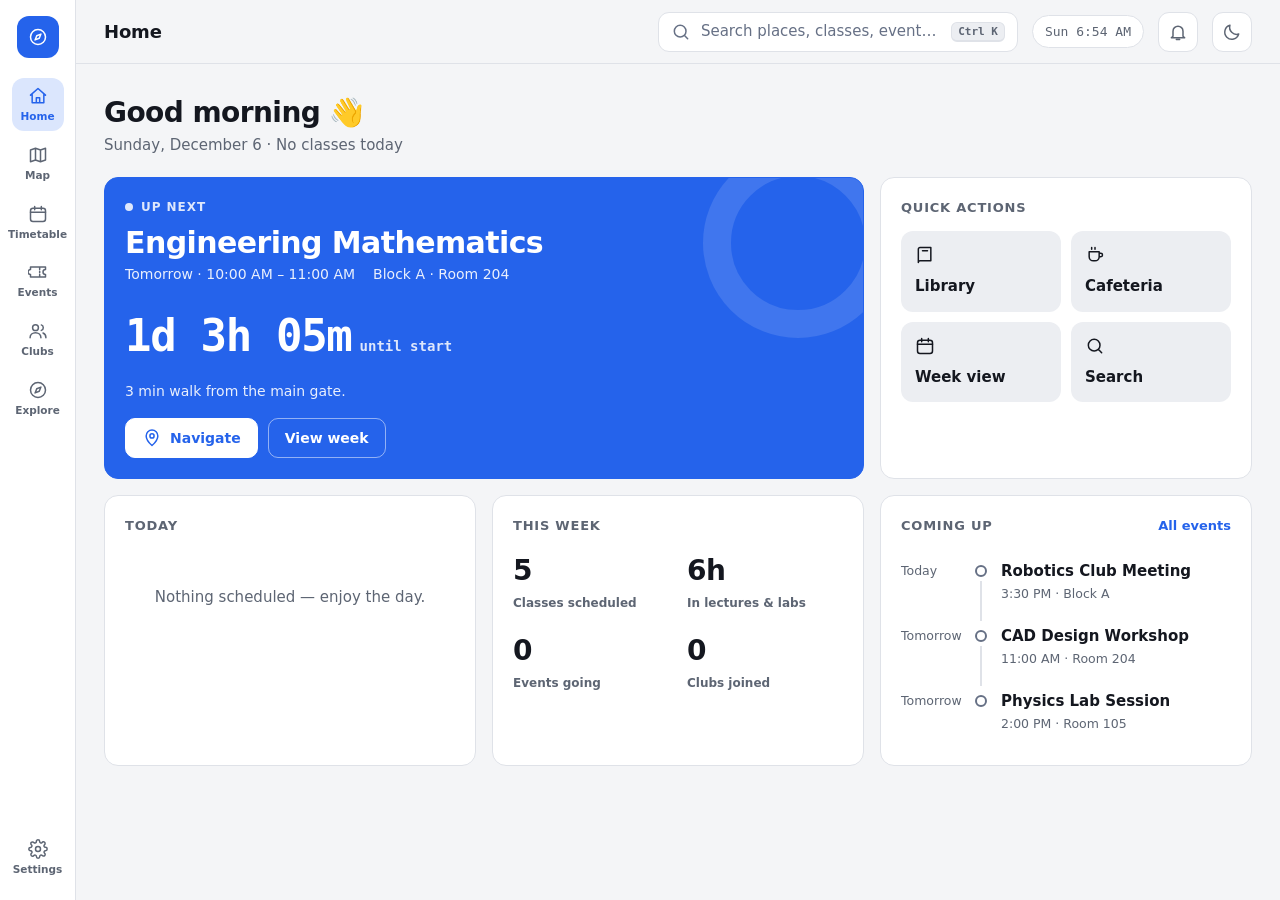
==== commit 5c739b98: "v2: data-driven map, tested routing module, update prompt, a11y; fix missing graph node - move build" ====
--- a/v2/index.html
+++ b/v2/index.html
@@ -101,12 +101,31 @@
   <div id="toasts" role="status" aria-live="polite"></div>
 
   <script src="campusData.js"></script>
+  <script src="mapdata.js"></script>
+  <script src="routing.js"></script>
   <script src="timetableData.js"></script>
   <script src="app.js"></script>
   <script>
     /* offline support — only on http(s), not file:// */
     if ("serviceWorker" in navigator && location.protocol.startsWith("http")) {
-      addEventListener("load", function () { navigator.serviceWorker.register("sw.js").catch(function () {}); });
+      addEventListener("load", function () {
+        navigator.serviceWorker.register("sw.js").then(function (reg) {
+          function offer(w) {
+            if (!w || !navigator.serviceWorker.controller || document.getElementById("updateBar")) return;
+            var bar = document.createElement("div"); bar.className = "update-bar"; bar.id = "updateBar";
+            bar.innerHTML = "A new version is ready <button type='button'>Reload</button>";
+            bar.querySelector("button").onclick = function () { w.postMessage("skip-waiting"); };
+            document.body.appendChild(bar);
+          }
+          if (reg.waiting) offer(reg.waiting);
+          reg.addEventListener("updatefound", function () {
+            var w = reg.installing; if (!w) return;
+            w.addEventListener("statechange", function () { if (w.state === "installed") offer(w); });
+          });
+        }).catch(function () {});
+        var reloaded = false;
+        navigator.serviceWorker.addEventListener("controllerchange", function () { if (!reloaded) { reloaded = true; location.reload(); } });
+      });
     }
   </script>
 </body>
--- a/v2/styles.css
+++ b/v2/styles.css
@@ -7,7 +7,7 @@
   --border: #dfe2e8;
   --text: #14171f;
   --muted: #5d6573;
-  --faint: #8a92a0;
+  --faint: #667085;
   --road: #cfd4dc;
   --road-line: #ffffff;
   --building: #e4e7ed;
@@ -35,7 +35,7 @@
   --border: #2a2f3c;
   --text: #eceef3;
   --muted: #a0a8b8;
-  --faint: #6f7788;
+  --faint: #8c95a8;
   --road: #2b303c;
   --road-line: #3a4050;
   --building: #1d212b;
@@ -342,3 +342,9 @@
 }
 .stats-grid { grid-template-columns: repeat(4, minmax(0, 1fr)); }
 @media (max-width: 760px) { .stats-grid { grid-template-columns: 1fr 1fr; } }
+
+.places-list summary { cursor: pointer; font-weight: 600; }
+.places-list ul { list-style: none; margin-top: 10px; display: flex; flex-wrap: wrap; gap: 4px; }
+.update-bar { position: fixed; left: 50%; bottom: calc(76px + env(safe-area-inset-bottom)); transform: translateX(-50%); z-index: 90; background: var(--text); color: var(--bg); padding: 10px 14px; border-radius: 12px; display: flex; gap: 12px; align-items: center; font-weight: 600; font-size: 14px; }
+.update-bar button { background: var(--accent); color: var(--accent-ink); padding: 6px 12px; border-radius: 8px; font-weight: 700; }
+@media (min-width: 761px) { .update-bar { bottom: 22px; } }
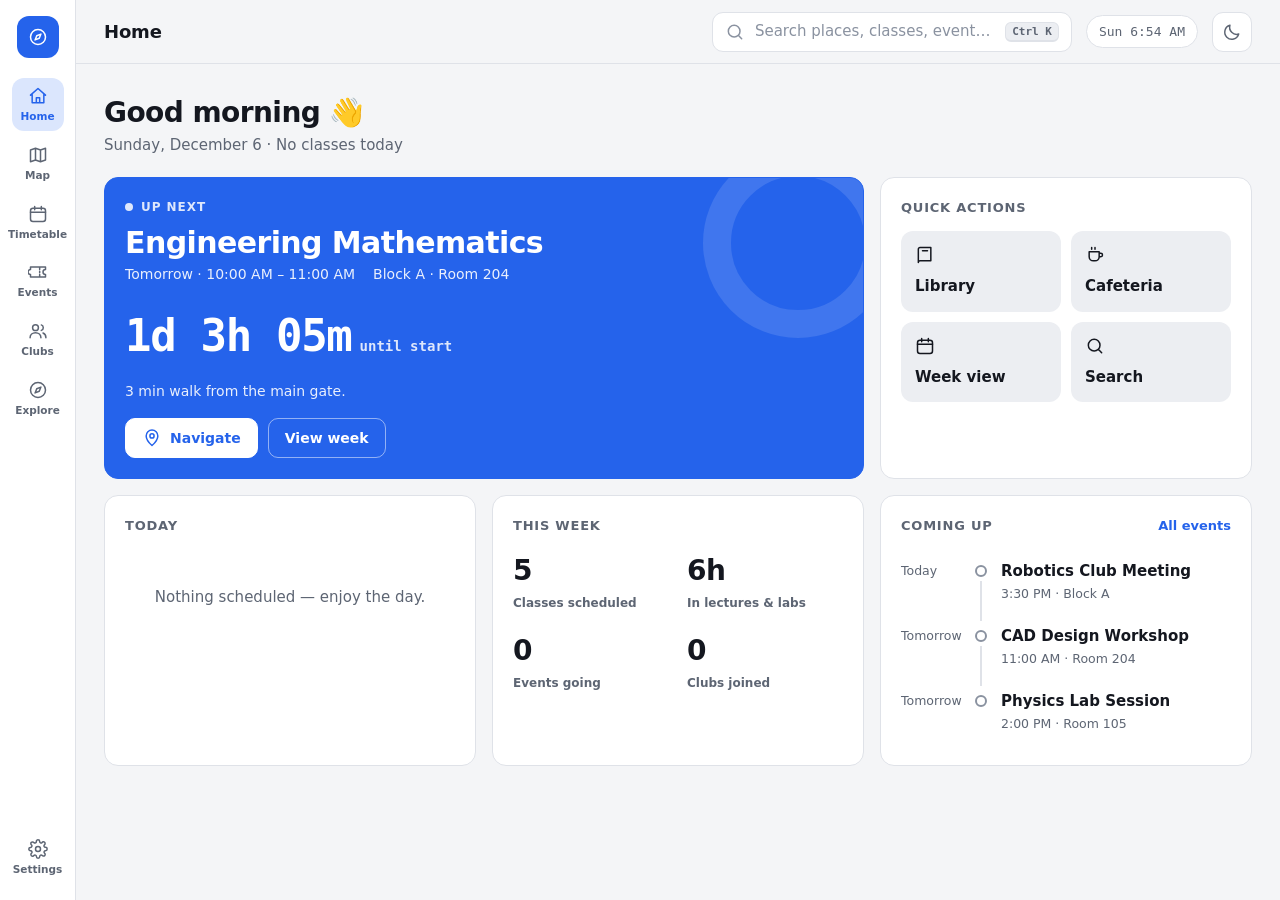
==== commit 8352df12: "feat: redesign CampusNav in navy and blue, harden input handling, add v2 map Security and correctnes" ====
--- a/v2/index.html
+++ b/v2/index.html
@@ -5,14 +5,6 @@
   <meta name="viewport" content="width=device-width, initial-scale=1, viewport-fit=cover">
   <title>CampusNav</title>
   <meta name="description" content="Campus navigation, timetable, events and clubs.">
-  <meta name="theme-color" content="#2563eb">
-  <meta name="mobile-web-app-capable" content="yes">
-  <meta name="apple-mobile-web-app-capable" content="yes">
-  <meta name="apple-mobile-web-app-title" content="CampusNav">
-  <meta name="apple-mobile-web-app-status-bar-style" content="default">
-  <link rel="manifest" href="manifest.webmanifest">
-  <link rel="icon" href="icons/icon-192.png">
-  <link rel="apple-touch-icon" href="icons/apple-touch-icon.png">
   <script>
     /* apply saved theme before paint to avoid a flash */
     try {
@@ -23,8 +15,25 @@
       if (p.accent) document.documentElement.dataset.accent = p.accent;
       if (p.motion === "off") document.documentElement.dataset.motion = "off";
     } catch (e) {}
+
+    /* embed mode: the main CampusNav site shows this map inside its own
+       header and tab bar, so v2's own chrome is hidden and the theme comes
+       from the parent page (?embed=1&theme=dark|light, then postMessage). */
+    try {
+      var q = new URLSearchParams(location.search);
+      if (q.get("embed")) {
+        document.documentElement.dataset.embed = "1";
+        var t0 = q.get("theme");
+        if (t0 === "dark" || t0 === "light") document.documentElement.dataset.theme = t0;
+      }
+      window.addEventListener("message", function (e) {
+        if (e.origin === location.origin && e.data && (e.data.theme === "dark" || e.data.theme === "light")) {
+          document.documentElement.dataset.theme = e.data.theme;
+        }
+      });
+    } catch (e) {}
   </script>
-  <link rel="stylesheet" href="styles.css">
+  <link rel="stylesheet" href="styles.css?v=embed1">
 </head>
 <body>
   <!-- icon sprite -->
@@ -40,10 +49,6 @@
       <symbol id="i-sun" viewBox="0 0 24 24"><circle cx="12" cy="12" r="4"/><path d="M12 2v2M12 20v2M2 12h2M20 12h2M4.9 4.9l1.4 1.4M17.7 17.7l1.4 1.4M4.9 19.1l1.4-1.4M17.7 6.3l1.4-1.4"/></symbol>
       <symbol id="i-moon" viewBox="0 0 24 24"><path d="M20 14.5A8.5 8.5 0 0 1 9.5 4 8.5 8.5 0 1 0 20 14.5z"/></symbol>
       <symbol id="i-gear" viewBox="0 0 24 24"><circle cx="12" cy="12" r="3"/><path d="M19.4 15a1.7 1.7 0 0 0 .3 1.8l.1.1a2 2 0 1 1-2.8 2.8l-.1-.1a1.7 1.7 0 0 0-1.8-.3 1.7 1.7 0 0 0-1 1.5V21a2 2 0 1 1-4 0v-.1a1.7 1.7 0 0 0-1.1-1.5 1.7 1.7 0 0 0-1.8.3l-.1.1a2 2 0 1 1-2.8-2.8l.1-.1a1.7 1.7 0 0 0 .3-1.8 1.7 1.7 0 0 0-1.5-1H3a2 2 0 1 1 0-4h.1a1.7 1.7 0 0 0 1.5-1.1 1.7 1.7 0 0 0-.3-1.8l-.1-.1a2 2 0 1 1 2.8-2.8l.1.1a1.7 1.7 0 0 0 1.8.3H9a1.7 1.7 0 0 0 1-1.5V3a2 2 0 1 1 4 0v.1a1.7 1.7 0 0 0 1 1.5 1.7 1.7 0 0 0 1.8-.3l.1-.1a2 2 0 1 1 2.8 2.8l-.1.1a1.7 1.7 0 0 0-.3 1.8V9a1.7 1.7 0 0 0 1.5 1H21a2 2 0 1 1 0 4h-.1a1.7 1.7 0 0 0-1.5 1z"/></symbol>
-      <symbol id="i-bell" viewBox="0 0 24 24"><path d="M6 17V11a6 6 0 0 1 12 0v6l2 2H4zM10 21h4"/></symbol>
-      <symbol id="i-edit" viewBox="0 0 24 24"><path d="M4 20h4L19 9l-4-4L4 16zM14 6l4 4"/></symbol>
-      <symbol id="i-shield" viewBox="0 0 24 24"><path d="M12 3 4 6v6c0 4.5 3.3 8 8 9 4.7-1 8-4.5 8-9V6zM9 12l2 2 4-4"/></symbol>
-      <symbol id="i-trash" viewBox="0 0 24 24"><path d="M4 7h16M9 7V4h6v3M6 7l1 13h10l1-13M10 11v6M14 11v6"/></symbol>
       <symbol id="i-plus" viewBox="0 0 24 24"><path d="M12 5v14M5 12h14"/></symbol>
       <symbol id="i-minus" viewBox="0 0 24 24"><path d="M5 12h14"/></symbol>
       <symbol id="i-fit" viewBox="0 0 24 24"><path d="M4 9V4h5M20 9V4h-5M4 15v5h5M20 15v5h-5"/></symbol>
@@ -81,7 +86,6 @@
           <svg class="i"><use href="#i-search"/></svg><span>Search places, classes, events…</span><kbd>Ctrl K</kbd>
         </button>
         <div class="clock-chip mono" id="clockChip" aria-live="off"></div>
-        <button class="icon-btn" id="bellBtn" aria-label="Notifications"><svg class="i"><use href="#i-bell"/></svg><span class="badge" id="bellBadge" hidden>0</span></button>
         <button class="icon-btn" id="themeBtn" aria-label="Toggle theme"><svg class="i"><use href="#i-moon"/></svg></button>
       </header>
       <main id="view" tabindex="-1"></main>
@@ -96,37 +100,12 @@
     <div class="pal-foot"><span><kbd>↑</kbd> <kbd>↓</kbd> move</span><span><kbd>Enter</kbd> open</span><span><kbd>Esc</kbd> close</span></div>
   </dialog>
 
-  <dialog id="notifs" aria-label="Notifications"><div class="settings" id="notifBody"></div></dialog>
   <dialog id="settings" aria-label="Settings"><div class="settings" id="settingsBody"></div></dialog>
   <div id="toasts" role="status" aria-live="polite"></div>
 
-  <script src="campusData.js"></script>
-  <script src="mapdata.js"></script>
-  <script src="routing.js"></script>
-  <script src="timetableData.js"></script>
+  <script src="../utils.js"></script>
+  <script src="../campusData.js"></script>
+  <script src="../timetableData.js"></script>
   <script src="app.js"></script>
-  <script>
-    /* offline support — only on http(s), not file:// */
-    if ("serviceWorker" in navigator && location.protocol.startsWith("http")) {
-      addEventListener("load", function () {
-        navigator.serviceWorker.register("sw.js").then(function (reg) {
-          function offer(w) {
-            if (!w || !navigator.serviceWorker.controller || document.getElementById("updateBar")) return;
-            var bar = document.createElement("div"); bar.className = "update-bar"; bar.id = "updateBar";
-            bar.innerHTML = "A new version is ready <button type='button'>Reload</button>";
-            bar.querySelector("button").onclick = function () { w.postMessage("skip-waiting"); };
-            document.body.appendChild(bar);
-          }
-          if (reg.waiting) offer(reg.waiting);
-          reg.addEventListener("updatefound", function () {
-            var w = reg.installing; if (!w) return;
-            w.addEventListener("statechange", function () { if (w.state === "installed") offer(w); });
-          });
-        }).catch(function () {});
-        var reloaded = false;
-        navigator.serviceWorker.addEventListener("controllerchange", function () { if (!reloaded) { reloaded = true; location.reload(); } });
-      });
-    }
-  </script>
 </body>
 </html>
--- a/v2/styles.css
+++ b/v2/styles.css
@@ -7,7 +7,7 @@
   --border: #dfe2e8;
   --text: #14171f;
   --muted: #5d6573;
-  --faint: #667085;
+  --faint: #8a92a0;
   --road: #cfd4dc;
   --road-line: #ffffff;
   --building: #e4e7ed;
@@ -35,7 +35,7 @@
   --border: #2a2f3c;
   --text: #eceef3;
   --muted: #a0a8b8;
-  --faint: #8c95a8;
+  --faint: #6f7788;
   --road: #2b303c;
   --road-line: #3a4050;
   --building: #1d212b;
@@ -308,43 +308,13 @@
 @media (prefers-reduced-motion: reduce) { * { animation-duration: .01ms !important; transition-duration: .01ms !important; } }
 :root[data-motion="off"] * { animation-duration: .01ms !important; transition-duration: .01ms !important; }
 
-/* ---------- Roles, notifications, native-app feel ---------- */
-html { -webkit-tap-highlight-color: transparent; overscroll-behavior-y: none; -webkit-text-size-adjust: 100%; }
-.topbar { padding-top: env(safe-area-inset-top); height: calc(64px + env(safe-area-inset-top)); }
-.icon-btn { position: relative; }
-.badge { position: absolute; top: -5px; right: -5px; min-width: 19px; height: 19px; padding: 0 5px; border-radius: 999px; background: var(--bad); color: #fff; font: 700 11px/19px Inter, system-ui, sans-serif; text-align: center; border: 2px solid var(--bg); }
-.role-chip { display: inline-flex; align-items: center; gap: 6px; padding: 5px 12px; border-radius: 999px; background: var(--accent-soft); color: var(--accent); font-weight: 700; font-size: 12px; white-space: nowrap; }
-.form { display: grid; gap: 14px; }
-.form .two { display: grid; grid-template-columns: 1fr 1fr; gap: 12px; }
-.field input[type=time], .field input[type=date], .field textarea { height: 42px; padding: 0 12px; border-radius: 10px; border: 1px solid var(--border); background: var(--surface); width: 100%; }
-.field textarea { height: 96px; padding: 10px 12px; resize: vertical; font: inherit; }
-.manage { display: grid; grid-template-columns: minmax(0, 1fr) minmax(0, 1fr); gap: 16px; align-items: start; }
-.diff { display: flex; gap: 8px; align-items: center; flex-wrap: wrap; font-size: 13px; }
-.diff s { color: var(--faint); }
-.notif { display: grid; grid-template-columns: 36px 1fr; gap: 12px; padding: 12px; border-radius: 12px; background: var(--surface-2); }
-.notif.unread { background: var(--accent-soft); }
-.notif .step-ico { background: var(--surface); }
-.notif small { color: var(--muted); }
-.notif-list { display: flex; flex-direction: column; gap: 8px; max-height: 55vh; overflow-y: auto; }
-.install { background: var(--accent-soft); border-radius: 12px; padding: 14px; font-size: 14px; display: flex; flex-direction: column; gap: 10px; }
-.role-grid { display: grid; grid-template-columns: 1fr 1fr; gap: 8px; }
-.role-grid button { text-align: left; padding: 12px; border: 1px solid var(--border); border-radius: 12px; background: var(--surface); }
-.role-grid button b { display: block; }
-.role-grid button small { color: var(--muted); }
-.role-grid button[aria-pressed="true"] { border-color: var(--accent); background: var(--accent-soft); }
-@media (max-width: 1000px) { .manage { grid-template-columns: 1fr; } }
-@media (max-width: 760px) {
-  .topbar { height: calc(58px + env(safe-area-inset-top)); }
-  .field input, .field select, .field textarea, .pal-input input { font-size: 16px; } /* stops iOS zooming into inputs */
-  .btn, .icon-btn, .nav-btn { min-height: 44px; }
-  .form .two, .role-grid { grid-template-columns: 1fr; }
-  .role-chip { display: none; }
-}
-.stats-grid { grid-template-columns: repeat(4, minmax(0, 1fr)); }
-@media (max-width: 760px) { .stats-grid { grid-template-columns: 1fr 1fr; } }
-
-.places-list summary { cursor: pointer; font-weight: 600; }
-.places-list ul { list-style: none; margin-top: 10px; display: flex; flex-wrap: wrap; gap: 4px; }
-.update-bar { position: fixed; left: 50%; bottom: calc(76px + env(safe-area-inset-bottom)); transform: translateX(-50%); z-index: 90; background: var(--text); color: var(--bg); padding: 10px 14px; border-radius: 12px; display: flex; gap: 12px; align-items: center; font-weight: 600; font-size: 14px; }
-.update-bar button { background: var(--accent); color: var(--accent-ink); padding: 6px 12px; border-radius: 8px; font-weight: 700; }
-@media (min-width: 761px) { .update-bar { bottom: 22px; } }
+/* ---------- Embed mode (inside the main CampusNav site) ---------- */
+:root[data-embed] .rail,
+:root[data-embed] .topbar,
+:root[data-embed] .tabbar { display: none !important; }
+:root[data-embed] .app { display: block; min-height: 0; }
+:root[data-embed] #view { padding: 12px; max-width: none; animation: none; }
+:root[data-embed] .map-layout { height: calc(100vh - 24px); min-height: 520px; }
+@media (max-width: 1000px) {
+  :root[data-embed] .map-layout { height: auto; min-height: 0; }
+}
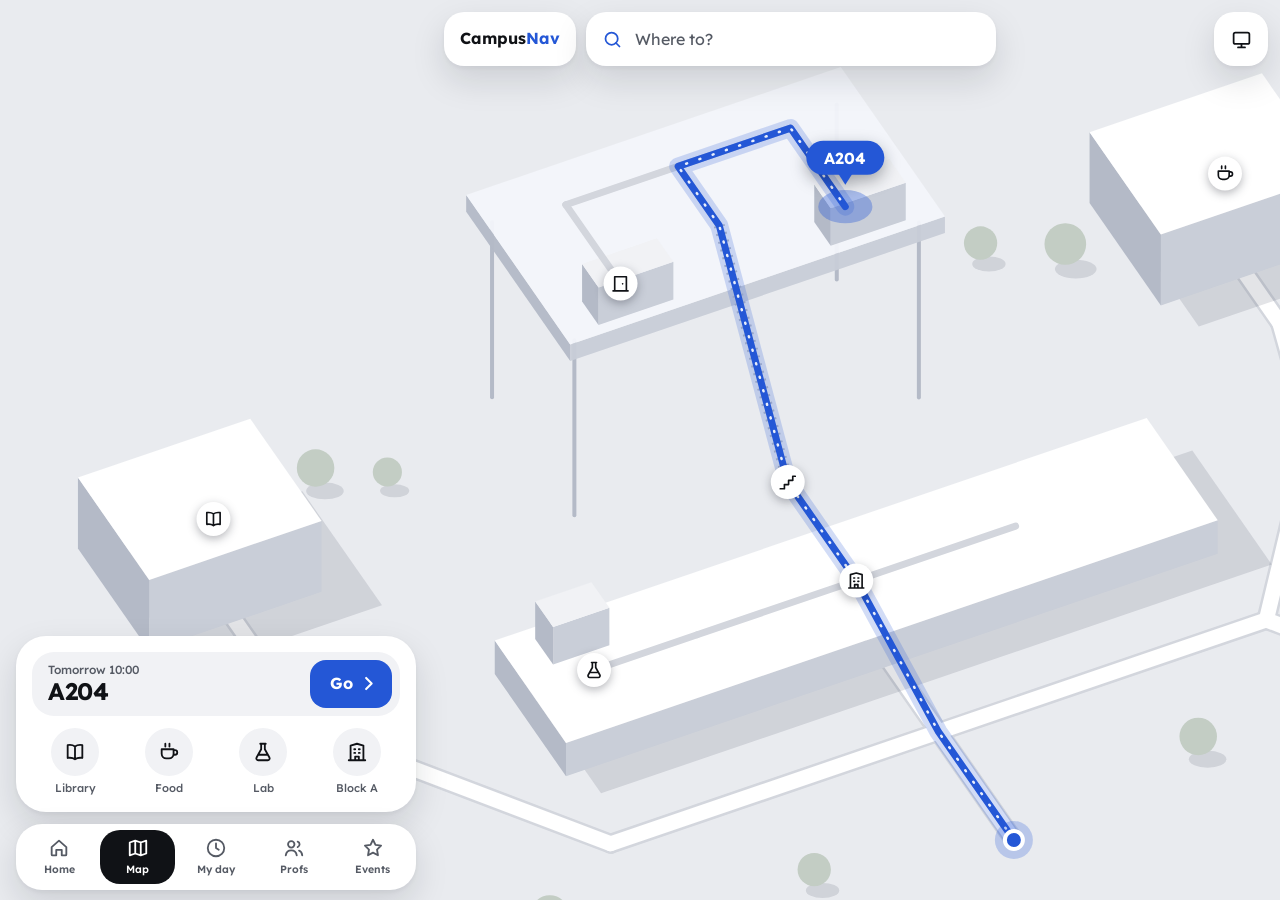
==== commit 412d43a2: "feat: make the map-first design the main front end Replace the multi-page front end with one page an" ====
--- a/v2/index.html
+++ b/v2/index.html
@@ -1,111 +1,12 @@
-<!doctype html>
-<html lang="en" data-theme="light" data-accent="blue">
+<!DOCTYPE html>
+<html lang="en">
 <head>
-  <meta charset="utf-8">
-  <meta name="viewport" content="width=device-width, initial-scale=1, viewport-fit=cover">
-  <title>CampusNav</title>
-  <meta name="description" content="Campus navigation, timetable, events and clubs.">
-  <script>
-    /* apply saved theme before paint to avoid a flash */
-    try {
-      var p = JSON.parse(localStorage.getItem("campusnav-v2-prefs") || "{}");
-      var mode = p.theme || "system";
-      var dark = mode === "dark" || (mode === "system" && matchMedia("(prefers-color-scheme: dark)").matches);
-      document.documentElement.dataset.theme = dark ? "dark" : "light";
-      if (p.accent) document.documentElement.dataset.accent = p.accent;
-      if (p.motion === "off") document.documentElement.dataset.motion = "off";
-    } catch (e) {}
-
-    /* embed mode: the main CampusNav site shows this map inside its own
-       header and tab bar, so v2's own chrome is hidden and the theme comes
-       from the parent page (?embed=1&theme=dark|light, then postMessage). */
-    try {
-      var q = new URLSearchParams(location.search);
-      if (q.get("embed")) {
-        document.documentElement.dataset.embed = "1";
-        var t0 = q.get("theme");
-        if (t0 === "dark" || t0 === "light") document.documentElement.dataset.theme = t0;
-      }
-      window.addEventListener("message", function (e) {
-        if (e.origin === location.origin && e.data && (e.data.theme === "dark" || e.data.theme === "light")) {
-          document.documentElement.dataset.theme = e.data.theme;
-        }
-      });
-    } catch (e) {}
-  </script>
-  <link rel="stylesheet" href="styles.css?v=embed1">
+    <meta charset="UTF-8">
+    <meta name="viewport" content="width=device-width, initial-scale=1">
+    <title>CampusNav | Map</title>
+    <script src="../redirect.js" data-page="v2" data-base="../"></script>
 </head>
 <body>
-  <!-- icon sprite -->
-  <svg width="0" height="0" style="position:absolute" aria-hidden="true">
-    <defs>
-      <symbol id="i-home" viewBox="0 0 24 24"><path d="M3 11 12 3l9 8M5 10v10h14V10M10 20v-6h4v6"/></symbol>
-      <symbol id="i-map" viewBox="0 0 24 24"><path d="m9 4-6 2v14l6-2 6 2 6-2V4l-6 2zM9 4v14M15 6v14"/></symbol>
-      <symbol id="i-cal" viewBox="0 0 24 24"><rect x="3" y="5" width="18" height="16" rx="3"/><path d="M3 10h18M8 3v4M16 3v4"/></symbol>
-      <symbol id="i-ticket" viewBox="0 0 24 24"><path d="M3 9a3 3 0 0 0 0 6v3h18v-3a3 3 0 0 1 0-6V6H3zM14 7v2M14 11v2M14 15v2"/></symbol>
-      <symbol id="i-users" viewBox="0 0 24 24"><circle cx="9" cy="8" r="3.5"/><path d="M2.5 20c0-3.6 2.9-6 6.5-6s6.5 2.4 6.5 6M16 4.7a3.5 3.5 0 0 1 0 6.6M18 14.4c2 .7 3.5 2.6 3.5 5.6"/></symbol>
-      <symbol id="i-compass" viewBox="0 0 24 24"><circle cx="12" cy="12" r="9"/><path d="m15.5 8.5-2 5-5 2 2-5z"/></symbol>
-      <symbol id="i-search" viewBox="0 0 24 24"><circle cx="11" cy="11" r="7"/><path d="m20 20-3.5-3.5"/></symbol>
-      <symbol id="i-sun" viewBox="0 0 24 24"><circle cx="12" cy="12" r="4"/><path d="M12 2v2M12 20v2M2 12h2M20 12h2M4.9 4.9l1.4 1.4M17.7 17.7l1.4 1.4M4.9 19.1l1.4-1.4M17.7 6.3l1.4-1.4"/></symbol>
-      <symbol id="i-moon" viewBox="0 0 24 24"><path d="M20 14.5A8.5 8.5 0 0 1 9.5 4 8.5 8.5 0 1 0 20 14.5z"/></symbol>
-      <symbol id="i-gear" viewBox="0 0 24 24"><circle cx="12" cy="12" r="3"/><path d="M19.4 15a1.7 1.7 0 0 0 .3 1.8l.1.1a2 2 0 1 1-2.8 2.8l-.1-.1a1.7 1.7 0 0 0-1.8-.3 1.7 1.7 0 0 0-1 1.5V21a2 2 0 1 1-4 0v-.1a1.7 1.7 0 0 0-1.1-1.5 1.7 1.7 0 0 0-1.8.3l-.1.1a2 2 0 1 1-2.8-2.8l.1-.1a1.7 1.7 0 0 0 .3-1.8 1.7 1.7 0 0 0-1.5-1H3a2 2 0 1 1 0-4h.1a1.7 1.7 0 0 0 1.5-1.1 1.7 1.7 0 0 0-.3-1.8l-.1-.1a2 2 0 1 1 2.8-2.8l.1.1a1.7 1.7 0 0 0 1.8.3H9a1.7 1.7 0 0 0 1-1.5V3a2 2 0 1 1 4 0v.1a1.7 1.7 0 0 0 1 1.5 1.7 1.7 0 0 0 1.8-.3l.1-.1a2 2 0 1 1 2.8 2.8l-.1.1a1.7 1.7 0 0 0-.3 1.8V9a1.7 1.7 0 0 0 1.5 1H21a2 2 0 1 1 0 4h-.1a1.7 1.7 0 0 0-1.5 1z"/></symbol>
-      <symbol id="i-plus" viewBox="0 0 24 24"><path d="M12 5v14M5 12h14"/></symbol>
-      <symbol id="i-minus" viewBox="0 0 24 24"><path d="M5 12h14"/></symbol>
-      <symbol id="i-fit" viewBox="0 0 24 24"><path d="M4 9V4h5M20 9V4h-5M4 15v5h5M20 15v5h-5"/></symbol>
-      <symbol id="i-swap" viewBox="0 0 24 24"><path d="M7 4v16M7 20l-3-3M7 20l3-3M17 20V4M17 4l-3 3M17 4l3 3"/></symbol>
-      <symbol id="i-play" viewBox="0 0 24 24"><path d="M7 4.5v15l12-7.5z"/></symbol>
-      <symbol id="i-arrow" viewBox="0 0 24 24"><path d="M5 12h14M13 6l6 6-6 6"/></symbol>
-      <symbol id="i-up" viewBox="0 0 24 24"><path d="M12 19V5M6 11l6-6 6 6"/></symbol>
-      <symbol id="i-left" viewBox="0 0 24 24"><path d="M19 12H5M11 6l-6 6 6 6"/></symbol>
-      <symbol id="i-right" viewBox="0 0 24 24"><path d="M5 12h14M13 6l6 6-6 6"/></symbol>
-      <symbol id="i-stairs" viewBox="0 0 24 24"><path d="M3 20h5v-5h5v-5h5V5h3"/></symbol>
-      <symbol id="i-flag" viewBox="0 0 24 24"><path d="M5 21V4M5 4h12l-2 4 2 4H5"/></symbol>
-      <symbol id="i-pin" viewBox="0 0 24 24"><path d="M12 21s7-6.2 7-11.5A7 7 0 0 0 5 9.5C5 14.8 12 21 12 21z"/><circle cx="12" cy="9.5" r="2.5"/></symbol>
-      <symbol id="i-clock" viewBox="0 0 24 24"><circle cx="12" cy="12" r="9"/><path d="M12 7v5l3 2"/></symbol>
-      <symbol id="i-check" viewBox="0 0 24 24"><path d="m5 12.5 4.5 4.5L19 7.5"/></symbol>
-      <symbol id="i-download" viewBox="0 0 24 24"><path d="M12 4v11M7 11l5 5 5-5M5 20h14"/></symbol>
-      <symbol id="i-book" viewBox="0 0 24 24"><path d="M4 5a2 2 0 0 1 2-2h13v16H6a2 2 0 0 0-2 2zM4 19V5M9 7h6"/></symbol>
-      <symbol id="i-cup" viewBox="0 0 24 24"><path d="M5 8h12v6a5 5 0 0 1-5 5h-2a5 5 0 0 1-5-5zM17 10h2a2 2 0 0 1 0 4h-2M8 3v2M12 3v2"/></symbol>
-      <symbol id="i-flask" viewBox="0 0 24 24"><path d="M9 3h6M10 3v6l-5 9a2 2 0 0 0 1.8 3h10.4a2 2 0 0 0 1.8-3l-5-9V3"/></symbol>
-      <symbol id="i-building" viewBox="0 0 24 24"><path d="M4 21V5l8-2 8 2v16M2 21h20M9 9h2M13 9h2M9 13h2M13 13h2M10 21v-4h4v4"/></symbol>
-    </defs>
-  </svg>
-
-  <div class="app">
-    <aside class="rail" aria-label="Primary">
-      <a class="brand" href="#/home" aria-label="CampusNav home"><svg class="i"><use href="#i-compass"/></svg></a>
-      <div id="railNav" style="display:contents"></div>
-      <div class="spacer"></div>
-      <button class="nav-btn" id="openSettings" aria-label="Settings"><svg class="i"><use href="#i-gear"/></svg>Settings</button>
-    </aside>
-
-    <div class="main">
-      <header class="topbar">
-        <h1 id="viewTitle">Home</h1>
-        <button class="search-trigger" id="openPalette" aria-label="Search campus (Ctrl K)">
-          <svg class="i"><use href="#i-search"/></svg><span>Search places, classes, events…</span><kbd>Ctrl K</kbd>
-        </button>
-        <div class="clock-chip mono" id="clockChip" aria-live="off"></div>
-        <button class="icon-btn" id="themeBtn" aria-label="Toggle theme"><svg class="i"><use href="#i-moon"/></svg></button>
-      </header>
-      <main id="view" tabindex="-1"></main>
-    </div>
-  </div>
-
-  <nav class="tabbar" id="tabbar" aria-label="Primary mobile"></nav>
-
-  <dialog id="palette" aria-label="Search">
-    <div class="pal-input"><svg class="i"><use href="#i-search"/></svg><input id="palInput" type="text" placeholder="Search or run a command…" autocomplete="off" spellcheck="false" role="combobox" aria-controls="palList" aria-expanded="true"></div>
-    <ul class="pal-list" id="palList" role="listbox"></ul>
-    <div class="pal-foot"><span><kbd>↑</kbd> <kbd>↓</kbd> move</span><span><kbd>Enter</kbd> open</span><span><kbd>Esc</kbd> close</span></div>
-  </dialog>
-
-  <dialog id="settings" aria-label="Settings"><div class="settings" id="settingsBody"></div></dialog>
-  <div id="toasts" role="status" aria-live="polite"></div>
-
-  <script src="../utils.js"></script>
-  <script src="../campusData.js"></script>
-  <script src="../timetableData.js"></script>
-  <script src="app.js"></script>
+    <p><a href="../index.html#map">Open Map in CampusNav</a></p>
 </body>
 </html>
